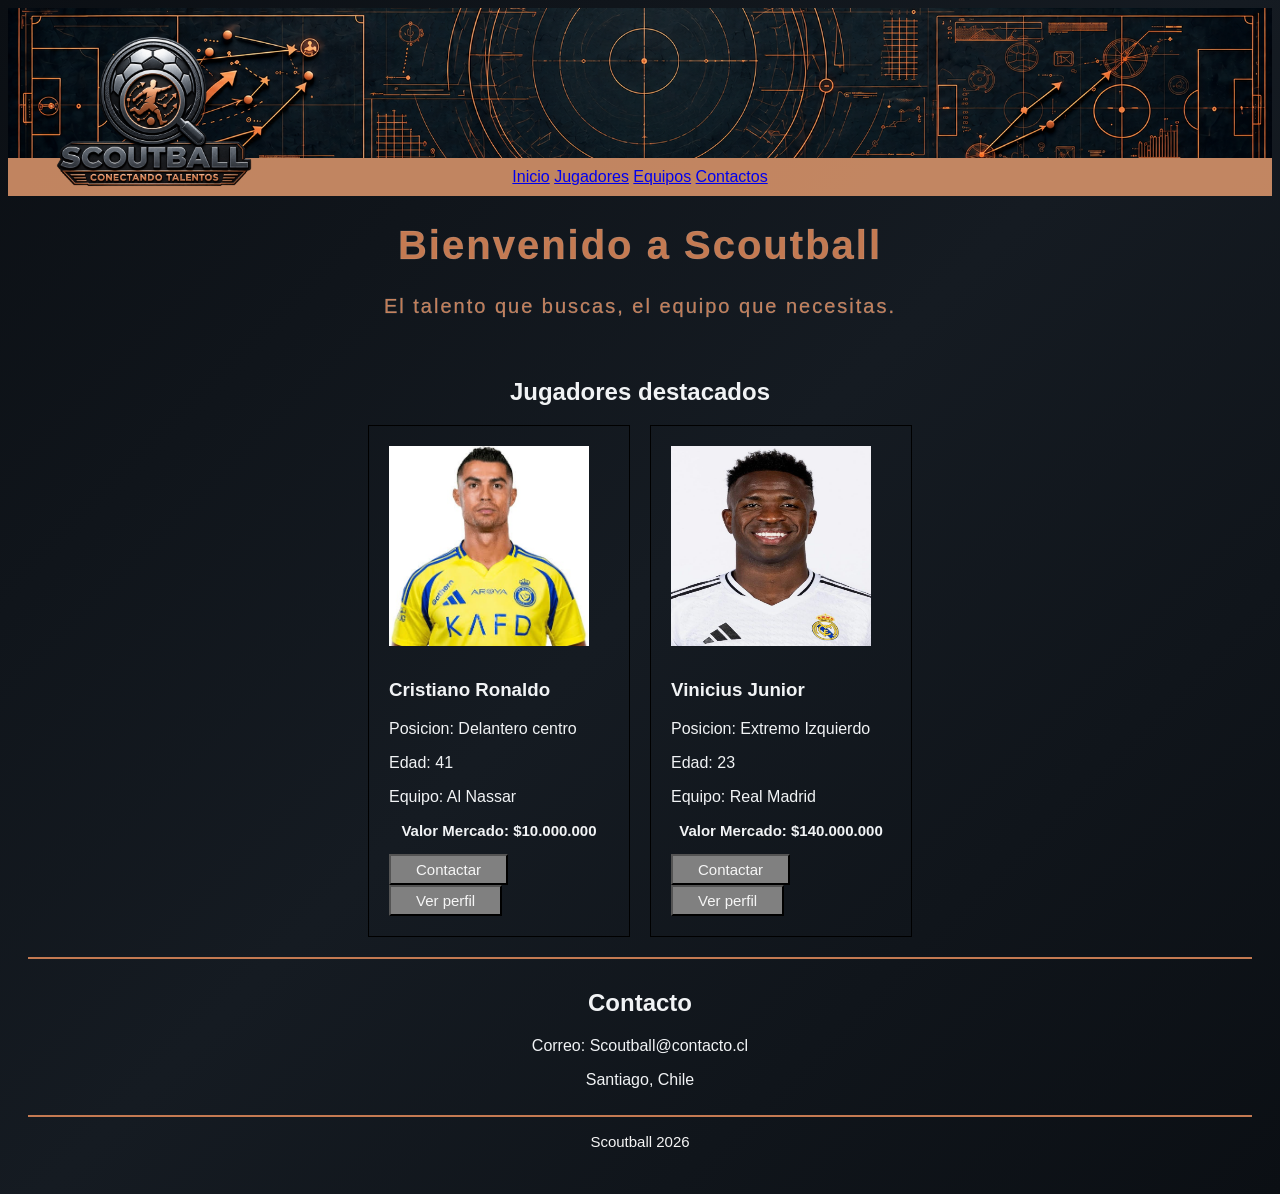
==== scoutball_/index.html @ 7fcbd4bb "Se inicia el proyecto y se agrega pagina de inicio" ====
<!DOCTYPE html>
<html lang="es">
<head>
    <meta charset="UTF-8">
    <meta name="viewport" content="width=device-width, initial-scale=1.0">
    <title>Scoutball</title>
    <link rel="stylesheet" href="css/estilos.css">
</head>
<body>
    <header class="CabeceraFondo">
        <img src="imagenes/Logo.png" alt="Logo de Scoutball"
                width="200x"
                height="100px"
                >
    </header>

    <nav class="Menu">
        <a href="index.html">Inicio</a>
        <a href="jugadores.html">Jugadores</a>
        <a href="#">Equipos</a>
        <a href="#">Contactos</a>
    </nav>
    <header class="slogan">
         <h1>
        Bienvenido a Scoutball
        </h1> 
        <p> El talento que buscas, el equipo que necesitas.</p>
    </header>

      <main class="contenedor">
         <h2 id="productos-titulo">Jugadores destacados</h2>
  <section class="Jugadores">
            <article class="jugador">
                <div class="imagen">
                    <img src="imagenes/CristianoRonaldo.jpg" 
                    alt="Cristiano Ronaldo"
                    width="200px"
                    height="200px">
                </div>
                    <h3>Cristiano Ronaldo</h3>
                    <p>Posicion: Delantero centro</p>
                    <p>Edad: 41</p>
                    <p>Equipo: Al Nassar</p>
                    <p class="Precio"><strong>Valor Mercado: $10.000.000</strong></p>
                    <button>Contactar</button>
                    <button onclick="window.location.href='perfil.html?id=1'">
                        Ver perfil
                    </button>
            </article>
            <article class="jugador">
                <div class="imagen">
                    <img src="imagenes/Vinicius.jpg" 
                    alt="Vinicius Junior"
                    width="200px"
                    height="200px">
                </div>
                    <h3>Vinicius Junior</h3>
                    <p>Posicion: Extremo Izquierdo</p>
                    <p>Edad: 23</p>
                    <p>Equipo: Real Madrid</p>
                    <p class="Precio"><strong>Valor Mercado: $140.000.000</strong></p>
                    <button>Contactar</button>
                    <button onclick="window.location.href='perfil.html?id=1'">
                        Ver perfil
                    </button>
            </article>

    </section>

    <main class="Contacto">
        <section class="contacto">
            <h2>Contacto</h2>
            <p>Correo: Scoutball@contacto.cl</p>
            <p>Santiago, Chile</p>
        </section>
    </main>
    <footer>
        <p>Scoutball 2026</p>
    </footer>
    </body>
    </html>


        
</header>
</body>
</html>
---- scoutball_/css/estilos.css ----
body{
    background: linear-gradient(
        135deg,
        #0B0F14 0%,
        #151B22 50%,
        #0B0F14 100%
    );
    color: #F1F3F5;

    font-family: Arial, Helvetica, sans-serif;
    margin: 10;
}

.CabeceraFondo {
    height: 150px;

    /* FONDO */
    background-image: url('../imagenes/Fondo.png');
    background-size: cover;
    background-position: center;
    background-repeat: no-repeat;

    /* Para posicionar el logo */
    position: relative;
}

/* LOGO encima del fondo */
.CabeceraFondo img {
    width: 250px;
    height: auto;

    position: absolute;
    top: 20px;
    left: 20px;
}

.imagen{
    font-size: 60px;
}
.Menu{
    background-color: #e0996dda;
    color:aliceblue;
    padding: 10px;
    text-align: center;

}
.contenedor{
    padding: 20px;
    text-align: center;
}

.jugador{
  
    border: 1px solid black;
    padding: 20px;
    margin-bottom: 20px;
    width: 220px;
    text-align: justify;
}

.Contenedorequipo{
    padding: 20px;
    text-align: center;
}

.equipo{
    background-color: white;
    border: 1px solid black;
    padding: 20px;
    margin-bottom: 20px;
    width: 220px;
    text-align: justify;
    
}

.Precio{
    font-size: 15px;
    font-weight: bold;
    text-align: center;
}

.Contacto{
    padding: 10px;
    border-top: 2px solid #C47A52;
}

button{
    background-color: grey;
    color:whitesmoke;
    border: 1;
    padding: 5px 25px;
    font-size: 15px;
    text-align: center;
}

footer{
   font-family: Arial, Helvetica, sans-serif;
   padding: 1px; 
   font-size: 15px;
   color:whitesmoke;
   border-top: 2px solid #C47A52;
}
.Jugadores{
    display: flex;
    gap: 20px;
    flex-wrap: wrap;
    justify-content: center;
}

.Equipos{
    display: flex;
    gap: 20px;
    flex-wrap: wrap;
    justify-content: center;
}

.slogan{
    font-size: 20px;
    text-align: center;
    margin-top: 20px;
    font-family:  Impact, sans-serif;
    letter-spacing: 2px;
    color:#C47A52;
    -webkit-text-stroke: 0.5px rgba(255, 255, 255, 0.258);
}
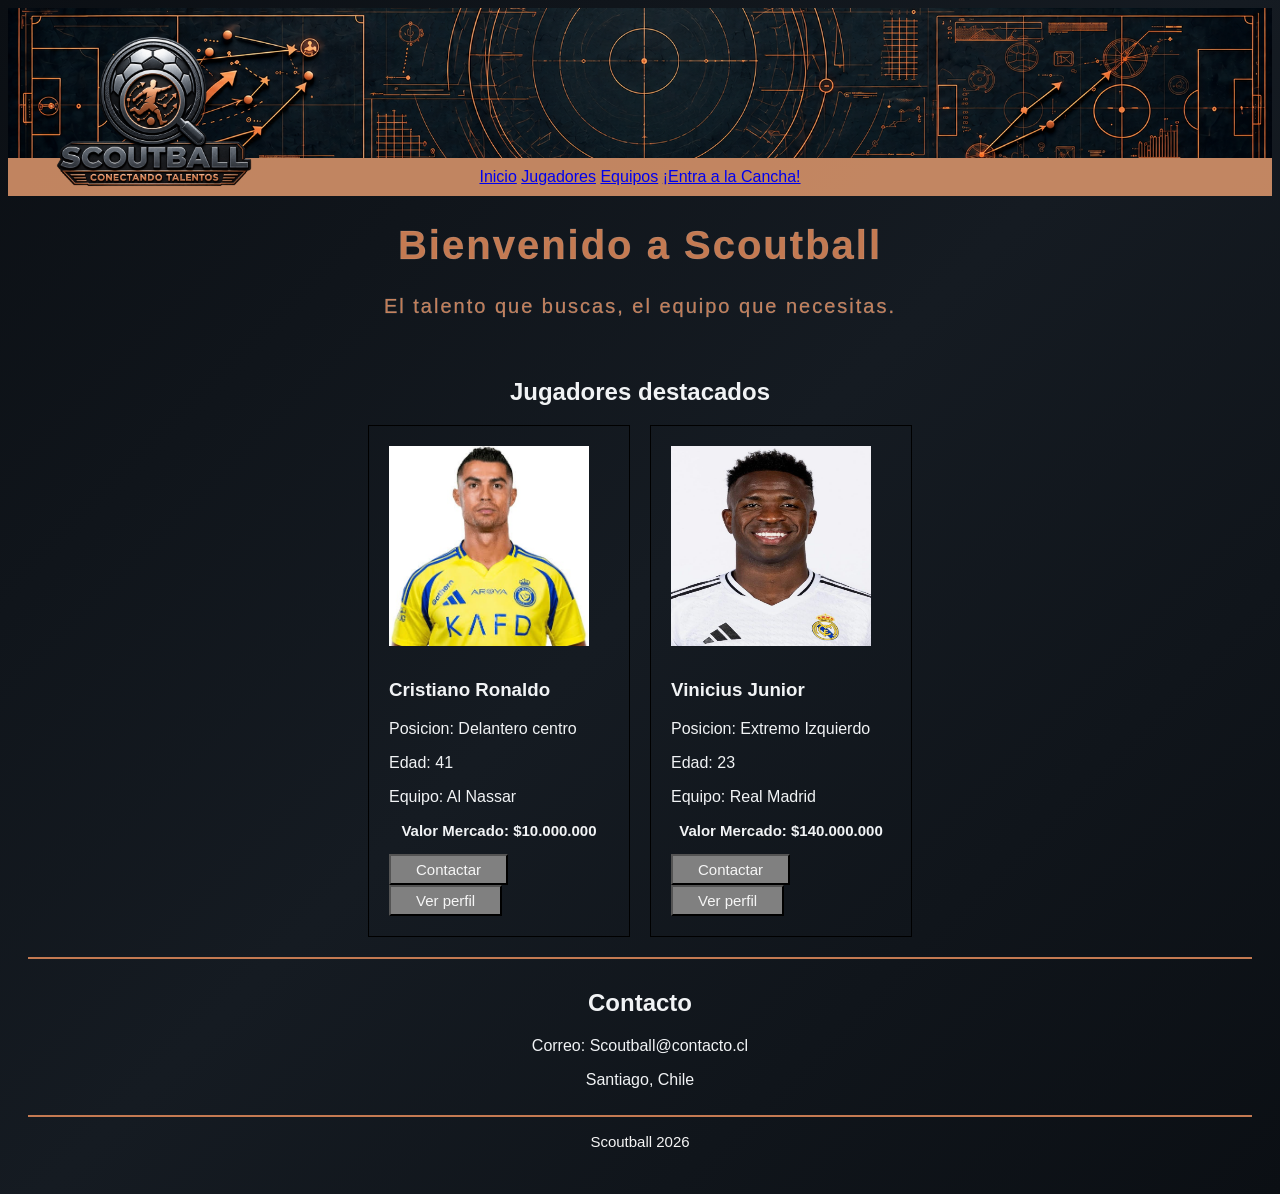
==== commit bed3d278: "se agrega formulario de registro, mas estilos" ====
--- a/scoutball_/index.html
+++ b/scoutball_/index.html
@@ -18,7 +18,7 @@
         <a href="index.html">Inicio</a>
         <a href="jugadores.html">Jugadores</a>
         <a href="#">Equipos</a>
-        <a href="#">Contactos</a>
+        <a href="registro.html">¡Entra a la Cancha!</a>
     </nav>
     <header class="slogan">
          <h1>
--- a/scoutball_/css/estilos.css
+++ b/scoutball_/css/estilos.css
@@ -19,12 +19,9 @@
     background-size: cover;
     background-position: center;
     background-repeat: no-repeat;
-
-    /* Para posicionar el logo */
     position: relative;
 }
 
-/* LOGO encima del fondo */
 .CabeceraFondo img {
     width: 250px;
     height: auto;
@@ -61,6 +58,17 @@
 .Contenedorequipo{
     padding: 20px;
     text-align: center;
+}
+
+.Contenedorju{
+    font-size: 20px;
+    text-align: center;
+    margin-top: 20px;
+    font-family:  Impact, sans-serif;
+    letter-spacing: 2px;
+    color:#C47A52;
+    -webkit-text-stroke: 0.5px rgba(255, 255, 255, 0.258);
+
 }
 
 .equipo{
@@ -124,3 +132,58 @@
     -webkit-text-stroke: 0.5px rgba(255, 255, 255, 0.258);
 }
 
+form {
+  background-color: #1a1d24; 
+  border: 1px solid #2d3139;  
+  border-radius: .75rem;     
+  padding: 2rem;             
+  max-width: 950px;        
+  width: 100%;       
+  margin: 0 auto;            
+  box-shadow: 0 4px 12px rgba(0, 0, 0, 0.3); 
+}
+.campo { display: flex; flex-direction: row; gap: .500rem; margin-bottom: .100rem; }
+label {font-weight: 600; 
+        width: 35%;               
+        text-align: left;}
+input[type="text"],
+input[type="email"],
+input[type="password"],
+input[type="date"],
+input[list] { 
+    width: 65%;
+    padding: .625rem .75rem; 
+  border: 1px solid var(--borde); 
+  border-radius: .375rem; 
+  background-color: #2a2d34;
+  color:#eceef470;
+  color-scheme: dark;
+}
+input[type="date"]::-webkit-calendar-picker-indicator {
+  filter: invert(1);
+  cursor: pointer;
+}
+.campo.check { flex-direction: row; 
+            align-items: center;
+            gap: .5rem; }
+
+.error { color: #b91c1c; 
+        min-height: 1.2em; }
+
+.btn { display: inline-block; 
+    border: none;
+    background:#C47A52; 
+    color: white; 
+    padding: .625rem 2rem; 
+    border-radius: .385rem; 
+    cursor: pointer;
+    margin-top: 1.5rem; }
+
+.btn:hover { opacity: .95; }
+
+.textarea{
+  background-color: #2a2d34;
+  color:gray;
+  width: 100%;
+  height: 100px;
+}
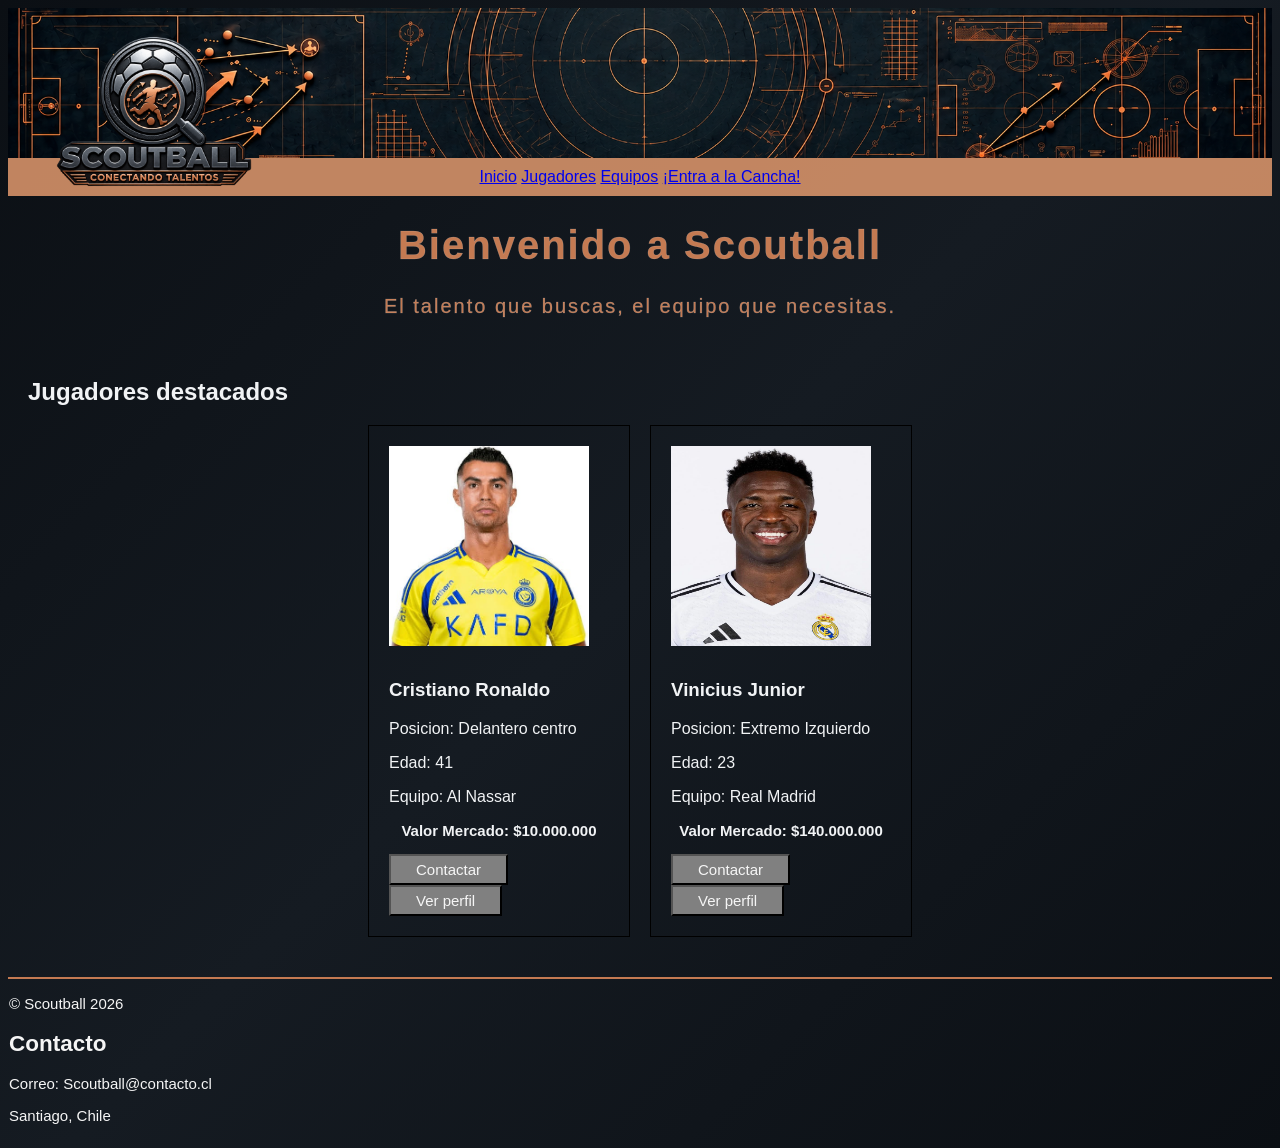
==== commit 4f737dcc: "Arreglo footer + se agrega validaciones" ====
--- a/scoutball_/index.html
+++ b/scoutball_/index.html
@@ -17,7 +17,7 @@
     <nav class="Menu">
         <a href="index.html">Inicio</a>
         <a href="jugadores.html">Jugadores</a>
-        <a href="#">Equipos</a>
+        <a href="equipos.html">Equipos</a>
         <a href="registro.html">¡Entra a la Cancha!</a>
     </nav>
     <header class="slogan">
@@ -66,16 +66,12 @@
             </article>
 
     </section>
-
-    <main class="Contacto">
-        <section class="contacto">
-            <h2>Contacto</h2>
-            <p>Correo: Scoutball@contacto.cl</p>
-            <p>Santiago, Chile</p>
-        </section>
     </main>
     <footer>
-        <p>Scoutball 2026</p>
+        <p>&copy; Scoutball 2026</p>
+        <h2>Contacto</h2>
+        <p>Correo: Scoutball@contacto.cl</p>
+        <p>Santiago, Chile</p>
     </footer>
     </body>
     </html>
--- a/scoutball_/css/estilos.css
+++ b/scoutball_/css/estilos.css
@@ -43,7 +43,7 @@
 }
 .contenedor{
     padding: 20px;
-    text-align: center;
+    text-align: left;
 }
 
 .jugador{
@@ -56,8 +56,13 @@
 }
 
 .Contenedorequipo{
-    padding: 20px;
+    font-size: 20px;
     text-align: center;
+    margin-top: 20px;
+    font-family:  Impact, sans-serif;
+    letter-spacing: 2px;
+    color:#C47A52;
+    -webkit-text-stroke: 0.5px rgba(255, 255, 255, 0.258);
 }
 
 .Contenedorju{
@@ -72,13 +77,21 @@
 }
 
 .equipo{
-    background-color: white;
     border: 1px solid black;
     padding: 20px;
     margin-bottom: 20px;
     width: 220px;
     text-align: justify;
     
+}
+.TituloPaginaEquipo {
+    font-size: 20px;
+    text-align: center;
+    margin-top: 20px;
+    font-family:  Impact, sans-serif;
+    letter-spacing: 2px;
+    color:#C47A52;
+    -webkit-text-stroke: 0.5px rgba(255, 255, 255, 0.258);
 }
 
 .Precio{
@@ -87,10 +100,7 @@
     text-align: center;
 }
 
-.Contacto{
-    padding: 10px;
-    border-top: 2px solid #C47A52;
-}
+
 
 button{
     background-color: grey;
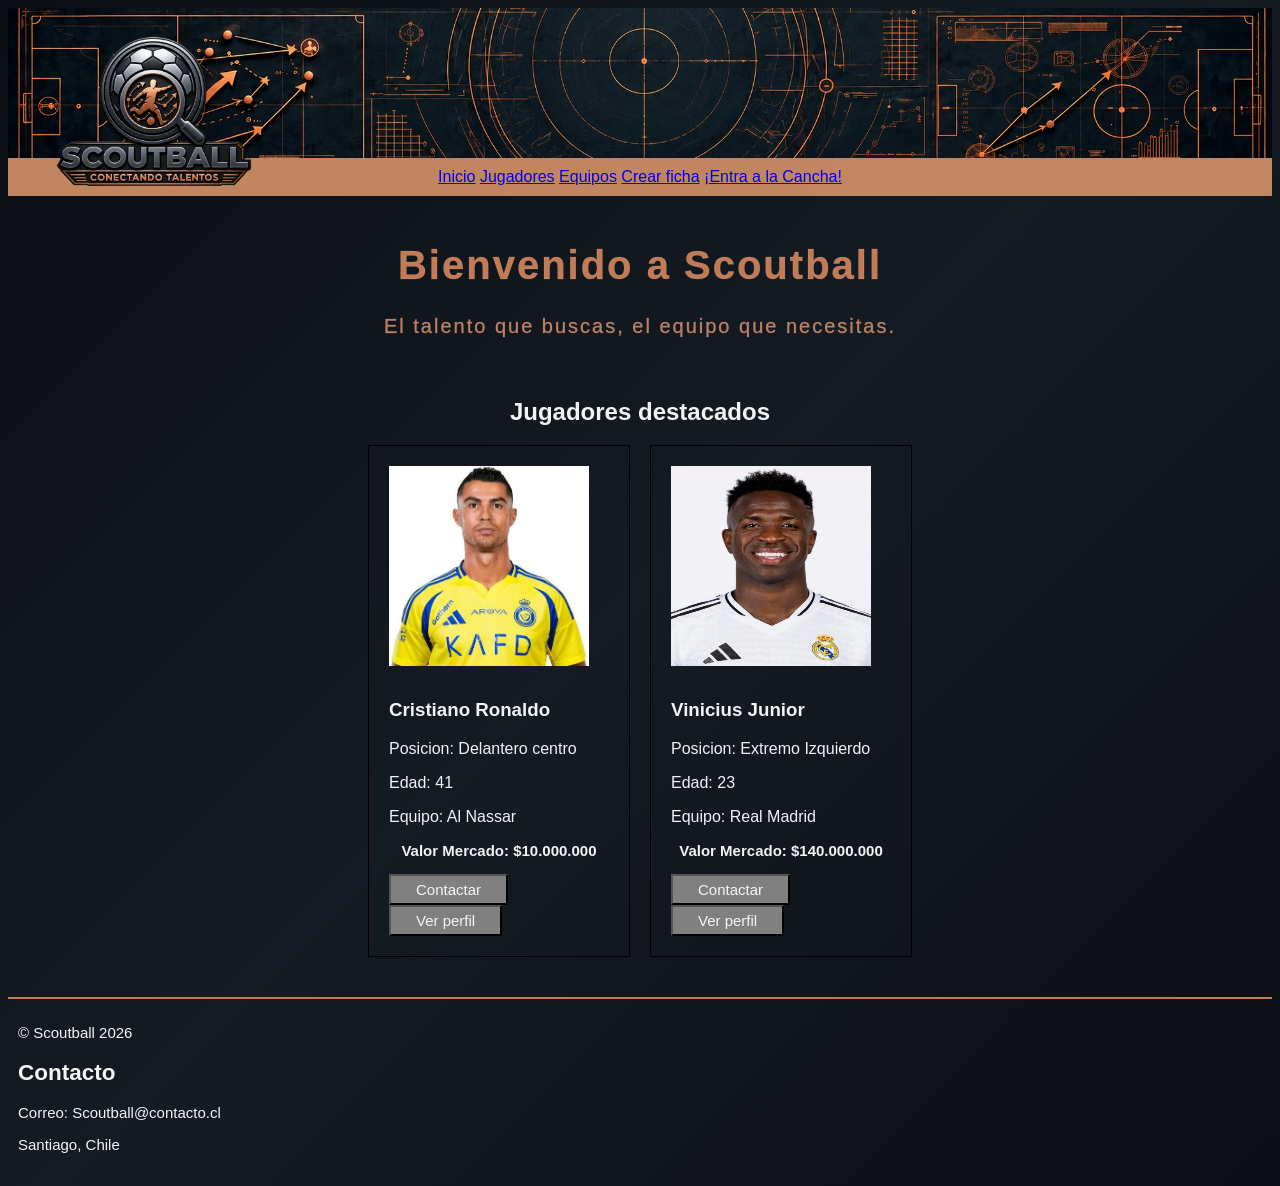
==== commit 62551c67: "Se agrega login + arreglos css" ====
--- a/scoutball_/index.html
+++ b/scoutball_/index.html
@@ -5,6 +5,7 @@
     <meta name="viewport" content="width=device-width, initial-scale=1.0">
     <title>Scoutball</title>
     <link rel="stylesheet" href="css/estilos.css">
+    <script src="js/validaciones.js" defer></script>
 </head>
 <body>
     <header class="CabeceraFondo">
@@ -18,7 +19,8 @@
         <a href="index.html">Inicio</a>
         <a href="jugadores.html">Jugadores</a>
         <a href="equipos.html">Equipos</a>
-        <a href="registro.html">¡Entra a la Cancha!</a>
+        <a href="registro.html">Crear ficha</a>
+        <a href="login.html">¡Entra a la Cancha!</a>
     </nav>
     <header class="slogan">
          <h1>
--- a/scoutball_/css/estilos.css
+++ b/scoutball_/css/estilos.css
@@ -9,12 +9,15 @@
 
     font-family: Arial, Helvetica, sans-serif;
     margin: 10;
+    display: flex;
+
+    flex-direction: column;
+    min-height: 100vh;
 }
 
 .CabeceraFondo {
     height: 150px;
 
-    /* FONDO */
     background-image: url('../imagenes/Fondo.png');
     background-size: cover;
     background-position: center;
@@ -43,7 +46,8 @@
 }
 .contenedor{
     padding: 20px;
-    text-align: left;
+    text-align: center;
+
 }
 
 .jugador{
@@ -59,7 +63,7 @@
     font-size: 20px;
     text-align: center;
     margin-top: 20px;
-    font-family:  Impact, sans-serif;
+    font-family: Arial, Helvetica, sans-serif;
     letter-spacing: 2px;
     color:#C47A52;
     -webkit-text-stroke: 0.5px rgba(255, 255, 255, 0.258);
@@ -69,7 +73,7 @@
     font-size: 20px;
     text-align: center;
     margin-top: 20px;
-    font-family:  Impact, sans-serif;
+    font-family: Arial, Helvetica, sans-serif;
     letter-spacing: 2px;
     color:#C47A52;
     -webkit-text-stroke: 0.5px rgba(255, 255, 255, 0.258);
@@ -88,7 +92,7 @@
     font-size: 20px;
     text-align: center;
     margin-top: 20px;
-    font-family:  Impact, sans-serif;
+    font-family: Arial, Helvetica, sans-serif;
     letter-spacing: 2px;
     color:#C47A52;
     -webkit-text-stroke: 0.5px rgba(255, 255, 255, 0.258);
@@ -113,7 +117,7 @@
 
 footer{
    font-family: Arial, Helvetica, sans-serif;
-   padding: 1px; 
+   padding: 10px; 
    font-size: 15px;
    color:whitesmoke;
    border-top: 2px solid #C47A52;
@@ -136,7 +140,7 @@
     font-size: 20px;
     text-align: center;
     margin-top: 20px;
-    font-family:  Impact, sans-serif;
+    font-family: Arial, Helvetica, sans-serif;
     letter-spacing: 2px;
     color:#C47A52;
     -webkit-text-stroke: 0.5px rgba(255, 255, 255, 0.258);
@@ -152,9 +156,10 @@
   margin: 0 auto;            
   box-shadow: 0 4px 12px rgba(0, 0, 0, 0.3); 
 }
-.campo { display: flex; flex-direction: row; gap: .500rem; margin-bottom: .100rem; }
+.campo { display: flex; flex-direction: row; gap: .500rem; margin-bottom: .100rem;  flex-wrap: wrap; }
 label {font-weight: 600; 
-        width: 35%;               
+        width: 30%; 
+        flex-shrink: 0;              
         text-align: left;}
 input[type="text"],
 input[type="email"],
@@ -163,11 +168,12 @@
 input[list] { 
     width: 65%;
     padding: .625rem .75rem; 
-  border: 1px solid var(--borde); 
-  border-radius: .375rem; 
-  background-color: #2a2d34;
-  color:#eceef470;
-  color-scheme: dark;
+    border: 1px solid var(--borde); 
+    border-radius: .375rem; 
+    background-color: #2a2d34;
+    color:#eceef470;
+    color-scheme: dark;
+
 }
 input[type="date"]::-webkit-calendar-picker-indicator {
   filter: invert(1);
@@ -178,7 +184,9 @@
             gap: .5rem; }
 
 .error { color: #b91c1c; 
-        min-height: 1.2em; }
+        min-height: 2.4em;
+        flex-basis: 100%;
+        margin-left: 35%; }
 
 .btn { display: inline-block; 
     border: none;
@@ -196,4 +204,8 @@
   color:gray;
   width: 100%;
   height: 100px;
+}
+
+main {
+    flex: 1;
 }
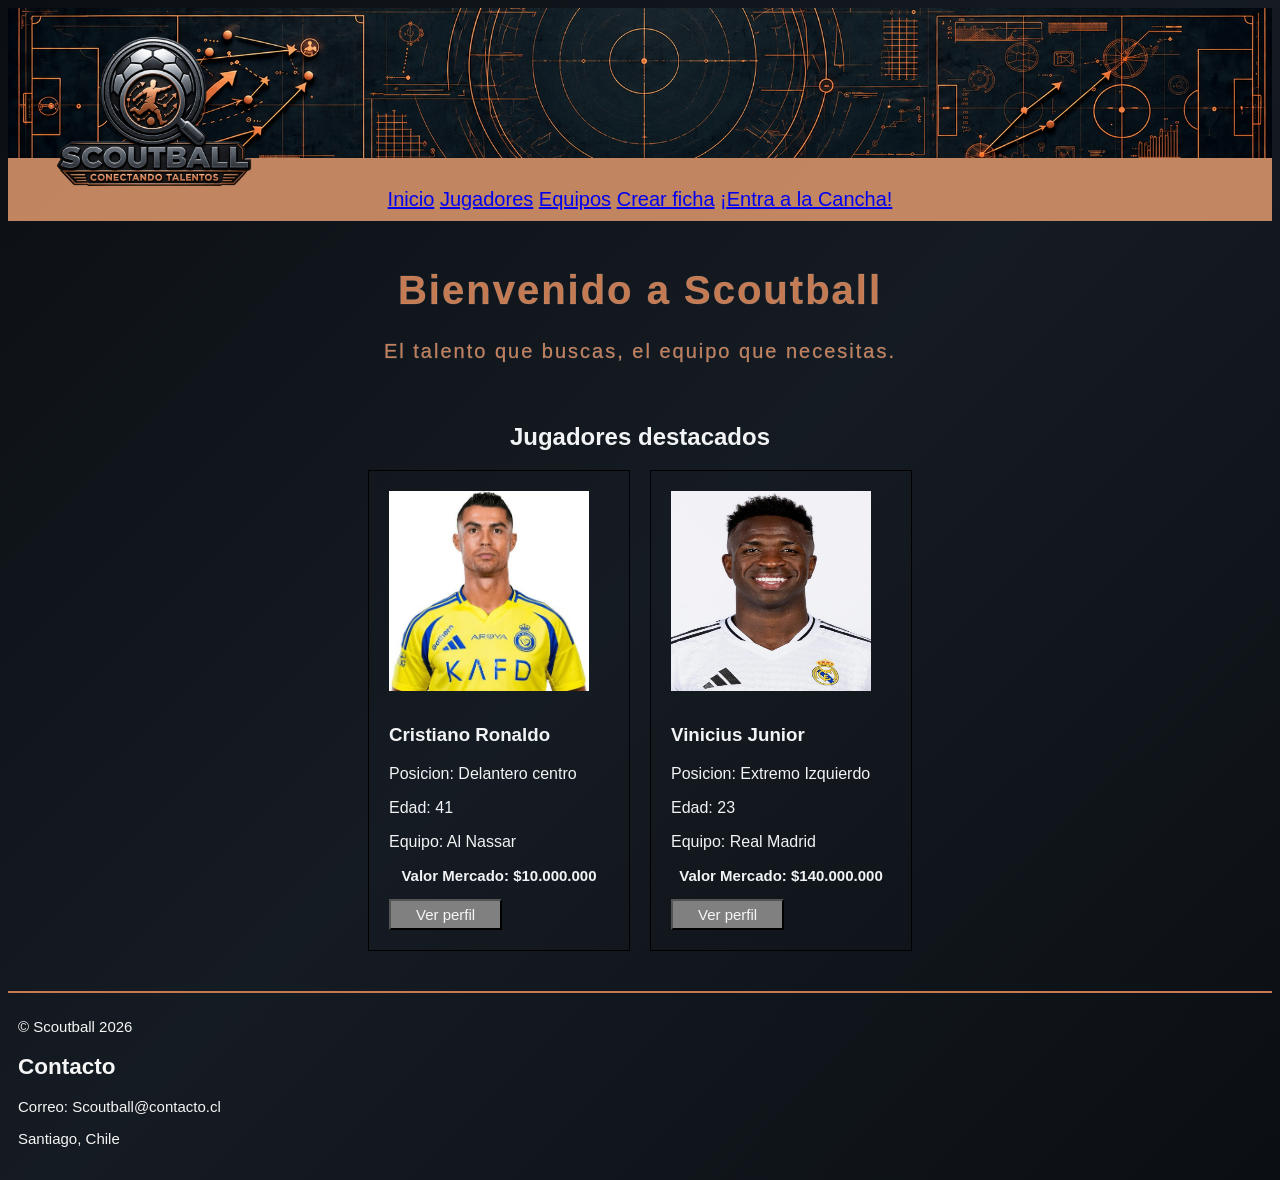
==== commit 3942af67: "se agrega el apartado de perfil para cada jugador y equipo se modifican fotos y botones" ====
--- a/scoutball_/index.html
+++ b/scoutball_/index.html
@@ -14,6 +14,7 @@
                 height="100px"
                 >
     </header>
+    <nav class="Menu"></nav>
 
     <nav class="Menu">
         <a href="index.html">Inicio</a>
@@ -44,7 +45,7 @@
                     <p>Edad: 41</p>
                     <p>Equipo: Al Nassar</p>
                     <p class="Precio"><strong>Valor Mercado: $10.000.000</strong></p>
-                    <button>Contactar</button>
+
                     <button onclick="window.location.href='perfil.html?id=1'">
                         Ver perfil
                     </button>
@@ -61,8 +62,7 @@
                     <p>Edad: 23</p>
                     <p>Equipo: Real Madrid</p>
                     <p class="Precio"><strong>Valor Mercado: $140.000.000</strong></p>
-                    <button>Contactar</button>
-                    <button onclick="window.location.href='perfil.html?id=1'">
+                    <button onclick="window.location.href='perfil.html?id=6'">
                         Ver perfil
                     </button>
             </article>
--- a/scoutball_/css/estilos.css
+++ b/scoutball_/css/estilos.css
@@ -42,7 +42,7 @@
     color:aliceblue;
     padding: 10px;
     text-align: center;
-
+    font-size: 20px;
 }
 .contenedor{
     padding: 20px;
@@ -208,4 +208,69 @@
 
 main {
     flex: 1;
+}
+
+.perfil-card {
+    max-width: 800px;
+    background-color: #1a1d24;
+    border: 4px solid #C47A52;
+    margin: 40px auto;
+    padding: 30px 40px; 
+    border-radius: 12px;
+    box-shadow: 0 4px 15px rgba(0, 0, 0, 0.3);
+    display: flex;
+    gap: 30px;
+    align-items: center;
+    font-family: Arial, Helvetica, sans-serif;
+}
+
+.imagen-perfil img {
+    width: 200px;
+    height: 200px;
+    object-fit: cover;
+    border-radius: 50%;
+    border: 4px solid #C47A52;
+    flex-shrink: 0;
+}
+
+.info-perfil {
+    display: flex;
+    flex-direction: column;
+}
+
+.info-perfil h2 {
+    margin-top: 0;
+    color: #F1F3F5;
+    font-size: 26px;
+    margin-bottom: 10px;
+}
+
+.info-perfil p {
+    margin: 6px 0;
+    color: white;
+    font-size: 16px;
+}
+
+.precio-mercado {
+    color: #16a34a;
+    font-size: 18px;
+    font-weight: bold;
+    margin-top: 10px !important;
+}
+
+.btn-contactar {
+    margin-top: 15px;
+    background-color: #C47A52;
+    color: white;
+    border: none;
+    padding: 10px 20px;
+    font-size: 15px;
+    border-radius: 6px;
+    cursor: pointer;
+    transition: opacity 0.2s ease;
+    align-self: flex-start;
+}
+
+.btn-contactar:hover {
+    opacity: 0.95;
 }
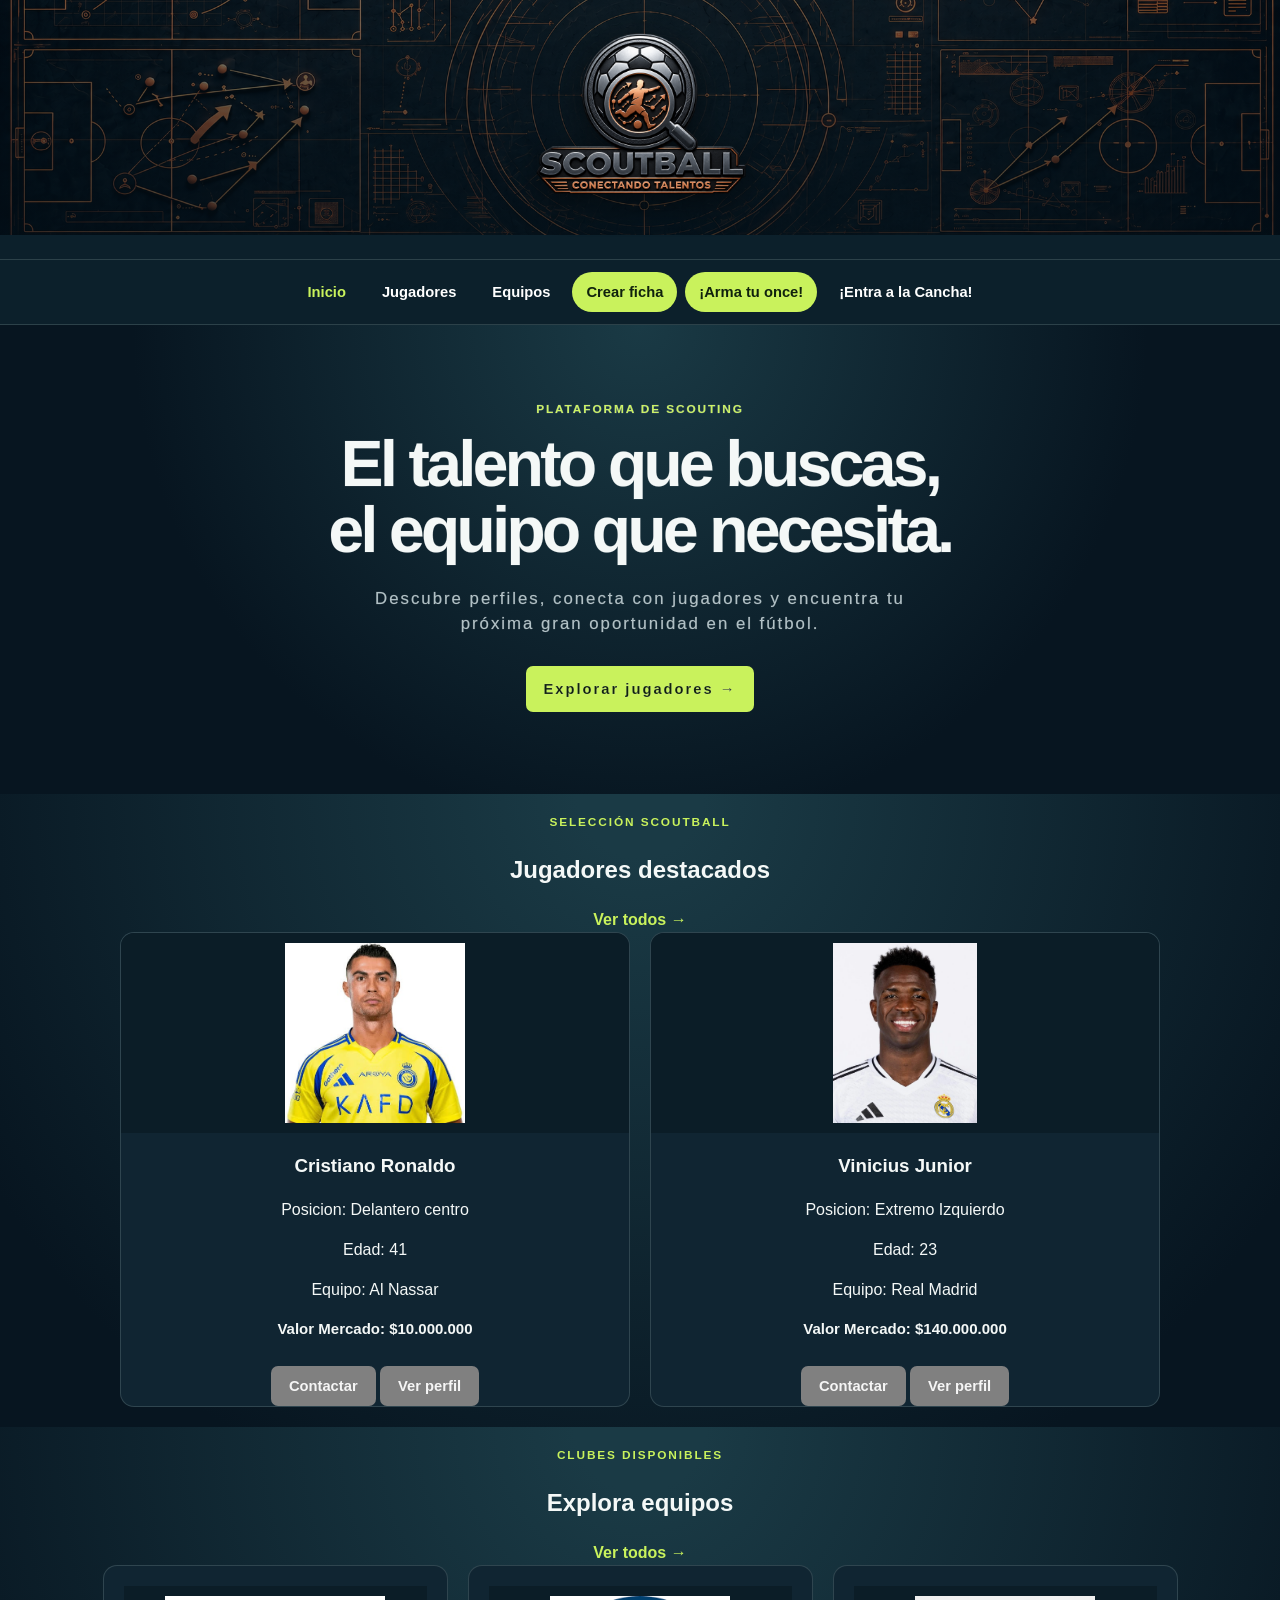
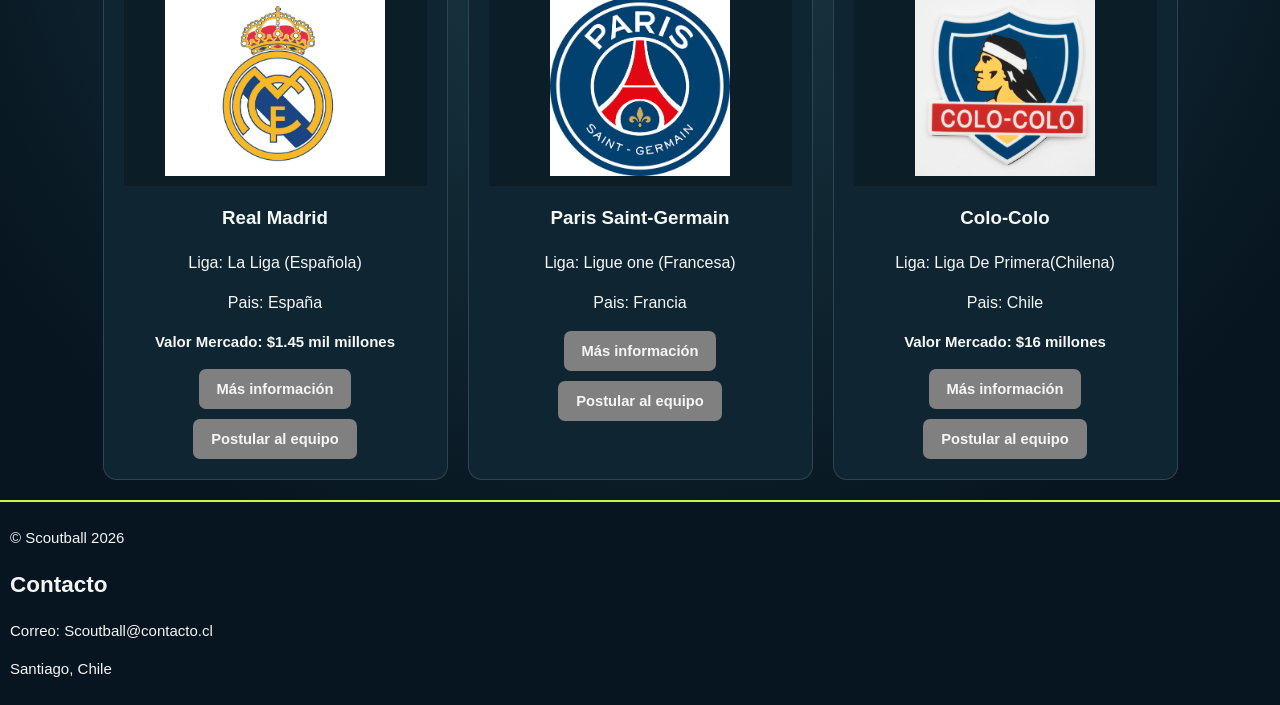
==== commit 107747bd: "Agregar botones de contacto de jugadores, mejorar perfiles de jugadores y crear página de registro d" ====
--- a/scoutball_/index.html
+++ b/scoutball_/index.html
@@ -6,33 +6,40 @@
     <title>Scoutball</title>
     <link rel="stylesheet" href="css/estilos.css">
     <script src="js/validaciones.js" defer></script>
+    
 </head>
 <body>
-    <header class="CabeceraFondo">
-        <img src="imagenes/Logo.png" alt="Logo de Scoutball"
-                width="200x"
-                height="100px"
-                >
+     <header class="CabeceraFondo">
+        <a href="index.html">
+        <img src="imagenes/Logo.png" alt="Logo de Scoutball" width="200" height="100">
+        </a>
     </header>
     <nav class="Menu"></nav>
 
-    <nav class="Menu">
-        <a href="index.html">Inicio</a>
+    <nav class="Menu"aria-abel="Navegacion principal">
+        <a class="activo" href="index.html">Inicio</a>
         <a href="jugadores.html">Jugadores</a>
         <a href="equipos.html">Equipos</a>
-        <a href="registro.html">Crear ficha</a>
+        <a class ="menu-destacado" href="registro.html">Crear ficha</a>
+        <a class ="menu-destacado" href="registroequipo.html">¡Arma tu once!</a>
         <a href="login.html">¡Entra a la Cancha!</a>
     </nav>
-    <header class="slogan">
-         <h1>
-        Bienvenido a Scoutball
-        </h1> 
-        <p> El talento que buscas, el equipo que necesitas.</p>
-    </header>
-
-      <main class="contenedor">
-         <h2 id="productos-titulo">Jugadores destacados</h2>
-  <section class="Jugadores">
+    <main>
+        <section class="slogan">
+                <p class="etiqueta">PLATAFORMA DE SCOUTING</p>
+                <h1>El talento que buscas,<br>el equipo que necesita.</h1>
+                <p class="descripcion">Descubre perfiles, conecta con jugadores y encuentra tu próxima gran oportunidad en el fútbol.</p>
+                <a class="boton-principal" href="jugadores.html">Explorar jugadores <span aria-hidden="true">→</span></a>
+        </section>
+        <section class="contenedor" aria-labelledby="productos-titulo">
+            <div class="titulo-seccion">
+                <div>
+                    <p class="etiqueta">SELECCIÓN SCOUTBALL</p>
+                    <h2 id="productos-titulo">Jugadores destacados</h2>
+                </div>
+                <a class="enlace-ver-todos" href="jugadores.html">Ver todos <span aria-hidden="true">→</span></a>
+            </div>
+        <section class="Jugadores">
             <article class="jugador">
                 <div class="imagen">
                     <img src="imagenes/CristianoRonaldo.jpg" 
@@ -45,7 +52,7 @@
                     <p>Edad: 41</p>
                     <p>Equipo: Al Nassar</p>
                     <p class="Precio"><strong>Valor Mercado: $10.000.000</strong></p>
-
+                    <button type="button" data-contactar data-nombre="Cristiano Ronaldo" data-representante="Jorge Mendes" data-correo="representante@cr7demo.cl" data-telefono="+56 9 5555 0101">Contactar</button>
                     <button onclick="window.location.href='perfil.html?id=1'">
                         Ver perfil
                     </button>
@@ -62,12 +69,64 @@
                     <p>Edad: 23</p>
                     <p>Equipo: Real Madrid</p>
                     <p class="Precio"><strong>Valor Mercado: $140.000.000</strong></p>
+                    <button type="button" data-contactar data-nombre="Vinícius Júnior" data-representante="Equipo Vini Jr." data-correo="representante@viniciusdemo.cl" data-telefono="+56 9 5555 0102">Contactar</button>
                     <button onclick="window.location.href='perfil.html?id=6'">
                         Ver perfil
                     </button>
             </article>
 
-    </section>
+            </section>
+        </section>
+
+        <section class="contenedor seccion-equipos" aria-labelledby="equipos-titulo">
+            <div class="titulo-seccion">
+                <div>
+                    <p class="etiqueta">CLUBES DISPONIBLES</p>
+                    <h2 id="equipos-titulo">Explora equipos</h2>
+                </div>
+                <a class="enlace-ver-todos" href="equipos.html">Ver todos <span aria-hidden="true">→</span></a>
+            </div>
+            <section class="Equipos equipos-inicio">
+                <article class="equipo equipo-inicio">
+                    <div class="imagen">
+                        <img src="imagenes/realmadrid.jpg" alt="Escudo del Real Madrid">
+                    </div> 
+                    <h3>Real Madrid</h3>
+                    <p>Liga: La Liga (Española)</p>
+                    <p>Pais: España</p>
+                    <p class="Precio"><strong>Valor Mercado: $1.45 mil millones</strong></p>
+                    <button onclick="window.location.href='perfil.html?tipo=equipo&id=1'">
+                    Más información
+                    </button>
+                    <button type="button" data-postular data-nombre="Real Madrid" data-correo="reclutamiento@realmadrid-demo.cl" data-telefono="+34 91 555 0101">Postular al equipo</button>
+                </article>
+                <article class="equipo equipo-inicio">
+                    <div class="imagen">
+                        <img src="imagenes/paris.jpg" alt="Escudo del Paris Saint-Germain">
+                    </div>
+                    <h3>Paris Saint-Germain</h3>
+                    <p>Liga: Ligue one (Francesa)</p>
+                    <p>Pais: Francia</p>
+                    <button onclick="window.location.href='perfil.html?tipo=equipo&id=3'">
+                    Más información
+                    </button>
+                    <button type="button" data-postular data-nombre="Paris Saint-Germain" data-correo="reclutamiento@psg-demo.fr" data-telefono="+33 1 555 0102">Postular al equipo</button>
+                </article>
+                <article class="equipo equipo-inicio">
+                    <div class="imagen">
+                        <img src="imagenes/colocolo.jpg" alt="Escudo de Colo-Colo">
+                    </div>
+                    <h3>Colo-Colo</h3>
+                    <p>Liga: Liga De Primera(Chilena)</p>
+                    <p>Pais: Chile</p>
+                    <p class="Precio"><strong>Valor Mercado: $16 millones</strong></p>
+                    <button onclick="window.location.href='perfil.html?tipo=equipo&id=3'">
+                    Más información
+                    </button>
+                    <button type="button" data-postular data-nombre="Colo-Colo" data-correo="reclutamiento@colocolo-demo.cl" data-telefono="+56 2 2555 0103">Postular al equipo</button>
+                </article>
+            </section>
+        </section>
     </main>
     <footer>
         <p>&copy; Scoutball 2026</p>
--- a/scoutball_/css/estilos.css
+++ b/scoutball_/css/estilos.css
@@ -1,166 +1,370 @@
-body{
-    background: linear-gradient(
-        135deg,
-        #0B0F14 0%,
-        #151B22 50%,
-        #0B0F14 100%
-    );
-    color: #F1F3F5;
-
-    font-family: Arial, Helvetica, sans-serif;
-    margin: 10;
+/* ==========================================
+   VARIABLES Y CONFIGURACIÓN GLOBAL
+   ========================================== */
+:root {
+    --fondo: #071520;
+    --superficie: #102532;
+    --superficie-clara: #173542;
+    --texto: #f4f8f7;
+    --texto-suave: #aebfc4;
+    --acento: #c9f25c;
+    --borde: rgba(213, 237, 228, 0.16);
+}
+
+* { 
+    box-sizing: border-box; 
+}
+
+body {
+    background: var(--fondo);
+    color: var(--texto);
+    font-family: Arial, Helvetica, sans-serif;
+    line-height: 1.5;
+    margin: 0;
+}
+
+main {
+    flex: 1;
+}
+
+/* ==========================================
+   CABECERA Y NAVEGACIÓN
+   ========================================== */
+.CabeceraFondo {
+    background-image: linear-gradient(rgba(3, 16, 25, 0.52), rgba(3, 16, 25, 0.72)), url('../imagenes/Fondo.png');
+    background-position: center;
+    background-size: cover;
+    display: grid;
+    min-height: 190px;
+    padding: 24px;
+    place-items: center;
+}
+
+.CabeceraFondo img {
+    filter: drop-shadow(0 8px 16px rgba(0, 0, 0, 0.45));
+    height: auto;
+    width: min(270px, 75vw);
+}
+
+.Menu {
+    align-items: center;
+    background-color: #0c202b;
+    border-bottom: 1px solid var(--borde);
     display: flex;
-
-    flex-direction: column;
-    min-height: 100vh;
-}
-
-.CabeceraFondo {
-    height: 150px;
-
-    background-image: url('../imagenes/Fondo.png');
-    background-size: cover;
-    background-position: center;
-    background-repeat: no-repeat;
-    position: relative;
-}
-
-.CabeceraFondo img {
-    width: 250px;
-    height: auto;
-
-    position: absolute;
-    top: 20px;
-    left: 20px;
-}
-
-.imagen{
-    font-size: 60px;
-}
-.Menu{
-    background-color: #e0996dda;
-    color:aliceblue;
-    padding: 10px;
-    text-align: center;
+    flex-wrap: wrap;
+    gap: 8px;
+    justify-content: center;
+    padding: 12px 20px;
+}
+
+.Menu a {
+    color: white;
+    font-size: 0.92rem;
+    font-weight: bold;
+    padding: 9px 14px;
+    text-decoration: none;
+    transition: color 0.2s, background-color 0.2s;
+}
+
+.Menu a:hover, .Menu a.activo { 
+    color: var(--acento); 
+}
+
+.Menu .menu-destacado { 
+    background: var(--acento); 
+    border-radius: 999px; 
+    color: #10220d; 
+}
+
+.Menu .menu-destacado:hover { 
+    background: #d8ff73; 
+    color: #10220d; 
+}
+
+/* ==========================================
+   PÁGINA DE INICIO (INDEX)
+   ========================================== */
+.slogan {
     font-size: 20px;
-}
-.contenedor{
-    padding: 20px;
-    text-align: center;
-
-}
-
-.jugador{
-  
-    border: 1px solid black;
-    padding: 20px;
-    margin-bottom: 20px;
-    width: 220px;
-    text-align: justify;
-}
-
-.Contenedorequipo{
+    text-align: center;
+    margin-top: 20px;
+    font-family: Arial, Helvetica, sans-serif;
+    letter-spacing: 2px;
+    color: #C47A52;
+    -webkit-text-stroke: 0.5px rgba(255, 255, 255, 0.258);
+    background: radial-gradient(circle at 50% 0%, #1a3a45 0%, var(--fondo) 64%);
+    margin: 0;
+    padding: 76px 24px 82px;
+}
+
+.slogan h1 {
+    color: var(--texto);
+    font-size: clamp(2.2rem, 5vw, 4.35rem);
+    letter-spacing: -0.055em;
+    line-height: 1.04;
+    margin: 0;
+}
+
+.descripcion { 
+    color: var(--texto-suave); 
+    font-size: 1.05rem; 
+    margin: 22px auto 30px; 
+    max-width: 570px; 
+}
+
+.equipos-inicio .equipo {
+    width: 345px;
+}
+
+.equipos-inicio .equipo .imagen {
+    height: 200px;
+}
+
+.equipos-inicio .equipo .imagen img {
+    width: 100%;
+    height: 100%;
+    object-fit: contain;
+}
+
+/* ==========================================
+   SECCIÓN DE JUGADORES
+   ========================================== */
+.Contenedorju {
     font-size: 20px;
     text-align: center;
     margin-top: 20px;
     font-family: Arial, Helvetica, sans-serif;
     letter-spacing: 2px;
-    color:#C47A52;
+    color: white;
+    background: radial-gradient(circle at 50% 0%, #1a3a45 7%, var(--fondo) 84%);
     -webkit-text-stroke: 0.5px rgba(255, 255, 255, 0.258);
-}
-
-.Contenedorju{
+    margin: 30px auto; 
+    max-width: 900px; 
+    padding: 0 24px; 
+}
+
+.Jugadores { 
+    display: flex; 
+    flex-wrap: wrap; 
+    gap: 20px; 
+    justify-content: center; 
+}
+
+.jugador {
+    background: var(--superficie);
+    border: 1px solid var(--borde);
+    border-radius: 14px;
+    overflow: hidden;
+    padding: 0;
+    text-align: center;
+    transition: transform 0.2s, border-color 0.2s;
+    width: min(100%, 510px);
+}
+
+.jugador .imagen { 
+    height: 200px; 
+    overflow: hidden; 
+}
+
+.jugador .imagen img { 
+    background: #0b1d27; 
+    display: block; 
+    height: 100%; 
+    object-fit: contain; 
+    padding: 10px; 
+    width: 100%; 
+}
+
+.contenido-jugador { 
+    padding: 22px; 
+}
+
+/* ==========================================
+   SECCIÓN DE EQUIPOS
+   ========================================== */
+.Contenedorequipo {
     font-size: 20px;
     text-align: center;
     margin-top: 20px;
     font-family: Arial, Helvetica, sans-serif;
     letter-spacing: 2px;
-    color:#C47A52;
+    background: radial-gradient(circle at 50% 0%, #1a3a45 7%, var(--fondo) 104%);
+    color: var(--texto);
     -webkit-text-stroke: 0.5px rgba(255, 255, 255, 0.258);
-
-}
-
-.equipo{
-    border: 1px solid black;
-    padding: 20px;
-    margin-bottom: 20px;
-    width: 220px;
-    text-align: justify;
-    
-}
+    margin: 30px auto; 
+    max-width: 900px; 
+    padding: 0 24px; 
+}
+
 .TituloPaginaEquipo {
     font-size: 20px;
     text-align: center;
     margin-top: 20px;
     font-family: Arial, Helvetica, sans-serif;
     letter-spacing: 2px;
-    color:#C47A52;
+    color: #C47A52;
     -webkit-text-stroke: 0.5px rgba(255, 255, 255, 0.258);
-}
-
-.Precio{
-    font-size: 15px;
+    margin: 30px auto; 
+    max-width: 900px; 
+    padding: 0 24px; 
+}
+
+.Equipos { 
+    display: flex; 
+    flex-wrap: wrap; 
+    gap: 20px; 
+    justify-content: center; 
+}
+
+.equipo {
+    background: var(--superficie);
+    border: 1px solid var(--borde);
+    border-radius: 14px;
+    padding: 20px;
+    text-align: center;
+    transition: transform 0.2s, border-color 0.2s;
+    width: 250px; 
+}
+
+.equipo > img {
+    display: block;
+    height: 200px;
+    width: 100%;
+    object-fit: contain; 
+    background: white; 
+    border-radius: 8px; 
+    margin-bottom: 15px;
+}
+
+.equipo .imagen { 
+    height: 200px; 
+    overflow: hidden; 
+}
+
+.equipo .imagen img { 
+    background: #0b1d27; 
+    display: block; 
+    height: 100%; 
+    object-fit: contain; 
+    padding: 10px; 
+    width: 100%; 
+}
+
+/* ==========================================
+   PÁGINA DE PERFIL
+   ========================================== */
+.perfil-card {
+    max-width: 800px;
+    background-color: var(--superficie-clara);
+    border: 4px solid var(--acento);
+    margin: 40px auto;
+    padding: 30px 40px; 
+    border-radius: 12px;
+    box-shadow: 0 4px 15px rgba(0, 0, 0, 0.3);
+    display: flex;
+    gap: 30px;
+    align-items: center;
+    font-family: Arial, Helvetica, sans-serif;
+}
+
+.imagen-perfil img {
+    width: 200px;
+    height: 200px;
+    object-fit: cover;
+    border-radius: 50%;
+    border: 4px solid var(--fondo);
+    flex-shrink: 0;
+}
+
+.info-perfil {
+    display: flex;
+    flex-direction: column;
+}
+
+.info-perfil h2 {
+    margin-top: 0;
+    color: #F1F3F5;
+    font-size: 26px;
+    margin-bottom: 10px;
+}
+
+.datos-perfil {
+    display: grid;
+    grid-template-columns: repeat(2, 1fr);
+    gap: 10px;
+}
+
+.dato-perfil {
+    background-color: #0b1d27;
+    border: 1px solid #294754;
+    border-radius: 7px;
+    color: white;
+    margin: 0;
+    padding: 12px;
+}
+
+.precio-mercado {
+    color: #16a34a;
+    font-size: 18px;
     font-weight: bold;
-    text-align: center;
-}
-
-
-
-button{
-    background-color: grey;
-    color:whitesmoke;
-    border: 1;
-    padding: 5px 25px;
-    font-size: 15px;
-    text-align: center;
-}
-
-footer{
-   font-family: Arial, Helvetica, sans-serif;
-   padding: 10px; 
-   font-size: 15px;
-   color:whitesmoke;
-   border-top: 2px solid #C47A52;
-}
-.Jugadores{
-    display: flex;
-    gap: 20px;
-    flex-wrap: wrap;
-    justify-content: center;
-}
-
-.Equipos{
-    display: flex;
-    gap: 20px;
-    flex-wrap: wrap;
-    justify-content: center;
-}
-
-.slogan{
-    font-size: 20px;
-    text-align: center;
-    margin-top: 20px;
-    font-family: Arial, Helvetica, sans-serif;
-    letter-spacing: 2px;
-    color:#C47A52;
-    -webkit-text-stroke: 0.5px rgba(255, 255, 255, 0.258);
-}
-
+    margin-top: 10px !important;
+}
+
+.etiqueta-dato {
+    color: var(--texto-suave);
+    display: block;
+    font-size: 0.8rem;
+    margin-bottom: 6px;
+}
+
+.valor-dato {
+    color: var(--texto);
+    font-size: 1rem;
+}
+
+.volver-jugadores {
+    color: var(--acento);
+    display: inline-block;
+    font-weight: bold;
+    margin-top: 55px; 
+    margin-left: 530px;
+    margin-bottom: 20px;
+    text-decoration: none;
+}
+
+.volver-jugadores:hover { 
+    text-decoration: underline; 
+}
+
+/* ==========================================
+   FORMULARIOS Y MODALES
+   ========================================== */
 form {
-  background-color: #1a1d24; 
-  border: 1px solid #2d3139;  
-  border-radius: .75rem;     
-  padding: 2rem;             
-  max-width: 950px;        
-  width: 100%;       
-  margin: 0 auto;            
-  box-shadow: 0 4px 12px rgba(0, 0, 0, 0.3); 
-}
-.campo { display: flex; flex-direction: row; gap: .500rem; margin-bottom: .100rem;  flex-wrap: wrap; }
-label {font-weight: 600; 
-        width: 30%; 
-        flex-shrink: 0;              
-        text-align: left;}
+    background-color: var(--superficie-clara); 
+    border: 1px solid var(--superficie);  
+    border-radius: .75rem;     
+    padding: 2rem;             
+    max-width: 950px;         
+    width: 100%;       
+    margin: 0 auto;            
+    box-shadow: 0 4px 12px rgba(0, 0, 0, 0.3); 
+}
+
+.campo { 
+    display: flex; 
+    flex-direction: row; 
+    gap: .500rem; 
+    margin-bottom: .100rem;  
+    flex-wrap: wrap; 
+}
+
+label {
+    font-weight: 600; 
+    width: 30%; 
+    flex-shrink: 0;                         
+    text-align: left;
+}
+
 input[type="text"],
 input[type="email"],
 input[type="password"],
@@ -171,96 +375,150 @@
     border: 1px solid var(--borde); 
     border-radius: .375rem; 
     background-color: #2a2d34;
-    color:#eceef470;
+    color: #eceef470;
     color-scheme: dark;
-
-}
+}
+
 input[type="date"]::-webkit-calendar-picker-indicator {
-  filter: invert(1);
-  cursor: pointer;
-}
-.campo.check { flex-direction: row; 
-            align-items: center;
-            gap: .5rem; }
-
-.error { color: #b91c1c; 
-        min-height: 2.4em;
-        flex-basis: 100%;
-        margin-left: 35%; }
-
-.btn { display: inline-block; 
+    filter: invert(1);
+    cursor: pointer;
+}
+
+.campo.check { 
+    flex-direction: row; 
+    align-items: center;
+    gap: .5rem; 
+}
+
+.textarea {
+    background-color: #2a2d34;
+    color: gray;
+    width: 100%;
+    height: 100px;
+}
+
+.modal {
+    align-items: center;
+    background: rgba(0, 0, 0, 0.7);
+    display: flex;
+    inset: 0;
+    justify-content: center;
+    padding: 20px;
+    position: fixed;
+    z-index: 100;
+}
+
+.modal-contenido {
+    background: #102532;
+    border: 1px solid #c9f25c;
+    border-radius: 12px;
+    color: white;
+    max-height: 90vh;
+    max-width: 600px;
+    overflow-y: auto;
+    padding: 25px;
+    position: relative;
+    width: 100%;
+}
+
+.cerrar-modal {
+    background: transparent;
+    border: 0;
+    color: white;
+    cursor: pointer;
+    font-size: 28px;
+    position: absolute;
+    right: 15px;
+    top: 10px;
+}
+
+.datos-contacto {
+    background: #071520;
+    border-left: 3px solid #c9f25c;
+    margin: 15px 0;
+    padding: 12px;
+}
+
+.campo-modal {
+    display: flex;
+    flex-direction: column;
+    margin-bottom: 12px;
+}
+
+.campo-modal input,
+.campo-modal textarea {
+    background: #071520;
+    border: 1px solid #294754;
+    border-radius: 5px;
+    color: white;
+    padding: 10px;
+}
+
+.campo-modal textarea {
+    min-height: 100px;
+}
+
+.error { 
+    color: #ff9d9d; 
+    min-height: 2.4em;
+    flex-basis: 100%;
+    margin-left: 35%;
+    margin-top: 5px; 
+}
+
+/* ==========================================
+   BOTONES, TEXTOS Y OTROS COMPONENTES
+   ========================================== */
+button {
+    background-color: grey;
+    color: whitesmoke;
+    border: 1;
+    padding: 5px 25px;
+    font-size: 15px;
+    text-align: center;
+}
+
+.boton-principal { 
+    background: var(--acento); 
+    color: #10220d; 
+}
+
+.boton-principal:hover, button:hover { 
+    background: #d8ff73; 
+    transform: translateY(-2px); 
+}
+
+.boton-principal, .boton-secundario, button {
+    border: 0;
+    border-radius: 7px;
+    cursor: pointer;
+    display: inline-block;
+    font-size: 0.92rem;
+    font-weight: bold;
+    padding: 12px 18px;
+    text-align: center;
+    text-decoration: none;
+    transition: transform 0.2s, background-color 0.2s;
+}
+
+.btn { 
+    display: inline-block; 
     border: none;
-    background:#C47A52; 
+    background: var(--acento); 
     color: white; 
     padding: .625rem 2rem; 
     border-radius: .385rem; 
     cursor: pointer;
-    margin-top: 1.5rem; }
-
-.btn:hover { opacity: .95; }
-
-.textarea{
-  background-color: #2a2d34;
-  color:gray;
-  width: 100%;
-  height: 100px;
-}
-
-main {
-    flex: 1;
-}
-
-.perfil-card {
-    max-width: 800px;
-    background-color: #1a1d24;
-    border: 4px solid #C47A52;
-    margin: 40px auto;
-    padding: 30px 40px; 
-    border-radius: 12px;
-    box-shadow: 0 4px 15px rgba(0, 0, 0, 0.3);
-    display: flex;
-    gap: 30px;
-    align-items: center;
-    font-family: Arial, Helvetica, sans-serif;
-}
-
-.imagen-perfil img {
-    width: 200px;
-    height: 200px;
-    object-fit: cover;
-    border-radius: 50%;
-    border: 4px solid #C47A52;
-    flex-shrink: 0;
-}
-
-.info-perfil {
-    display: flex;
-    flex-direction: column;
-}
-
-.info-perfil h2 {
-    margin-top: 0;
-    color: #F1F3F5;
-    font-size: 26px;
-    margin-bottom: 10px;
-}
-
-.info-perfil p {
-    margin: 6px 0;
-    color: white;
-    font-size: 16px;
-}
-
-.precio-mercado {
-    color: #16a34a;
-    font-size: 18px;
-    font-weight: bold;
-    margin-top: 10px !important;
+    margin-top: 1.5rem; 
+}
+
+.btn:hover { 
+    opacity: .95; 
 }
 
 .btn-contactar {
     margin-top: 15px;
-    background-color: #C47A52;
+    background-color: var(--acento);
     color: white;
     border: none;
     padding: 10px 20px;
@@ -273,4 +531,61 @@
 
 .btn-contactar:hover {
     opacity: 0.95;
+}
+
+.equipo button + button,
+.jugador button + button {
+    margin-top: 10px;
+}
+
+.Precio {
+    font-size: 15px;
+    font-weight: bold;
+    text-align: center;
+}
+
+.etiqueta {
+    color: var(--acento);
+    font-size: 0.74rem;
+    font-weight: bold;
+    letter-spacing: 0.16em;
+    margin: 0 0 12px;
+}
+
+.letrastit {
+    color: var(--acento);
+}
+
+.enlace-ver-todos { 
+    color: var(--acento); 
+    font-weight: bold; 
+    text-decoration: none; 
+    white-space: nowrap; 
+}
+
+.enlace-ver-todos:hover { 
+    text-decoration: underline; 
+}
+
+.imagen {
+    font-size: 60px;
+}
+
+.contenedor {
+    padding: 20px;
+    text-align: center;
+    background: radial-gradient(circle at 50% 0%, #1a3a45 7%, var(--fondo) 84%);
+    
+}
+
+.h2.jugadores {
+    color: var(--acento);
+}
+
+footer {
+    font-family: Arial, Helvetica, sans-serif;
+    padding: 10px; 
+    font-size: 15px;
+    color: whitesmoke;
+    border-top: 2px solid var(--acento);
 }
